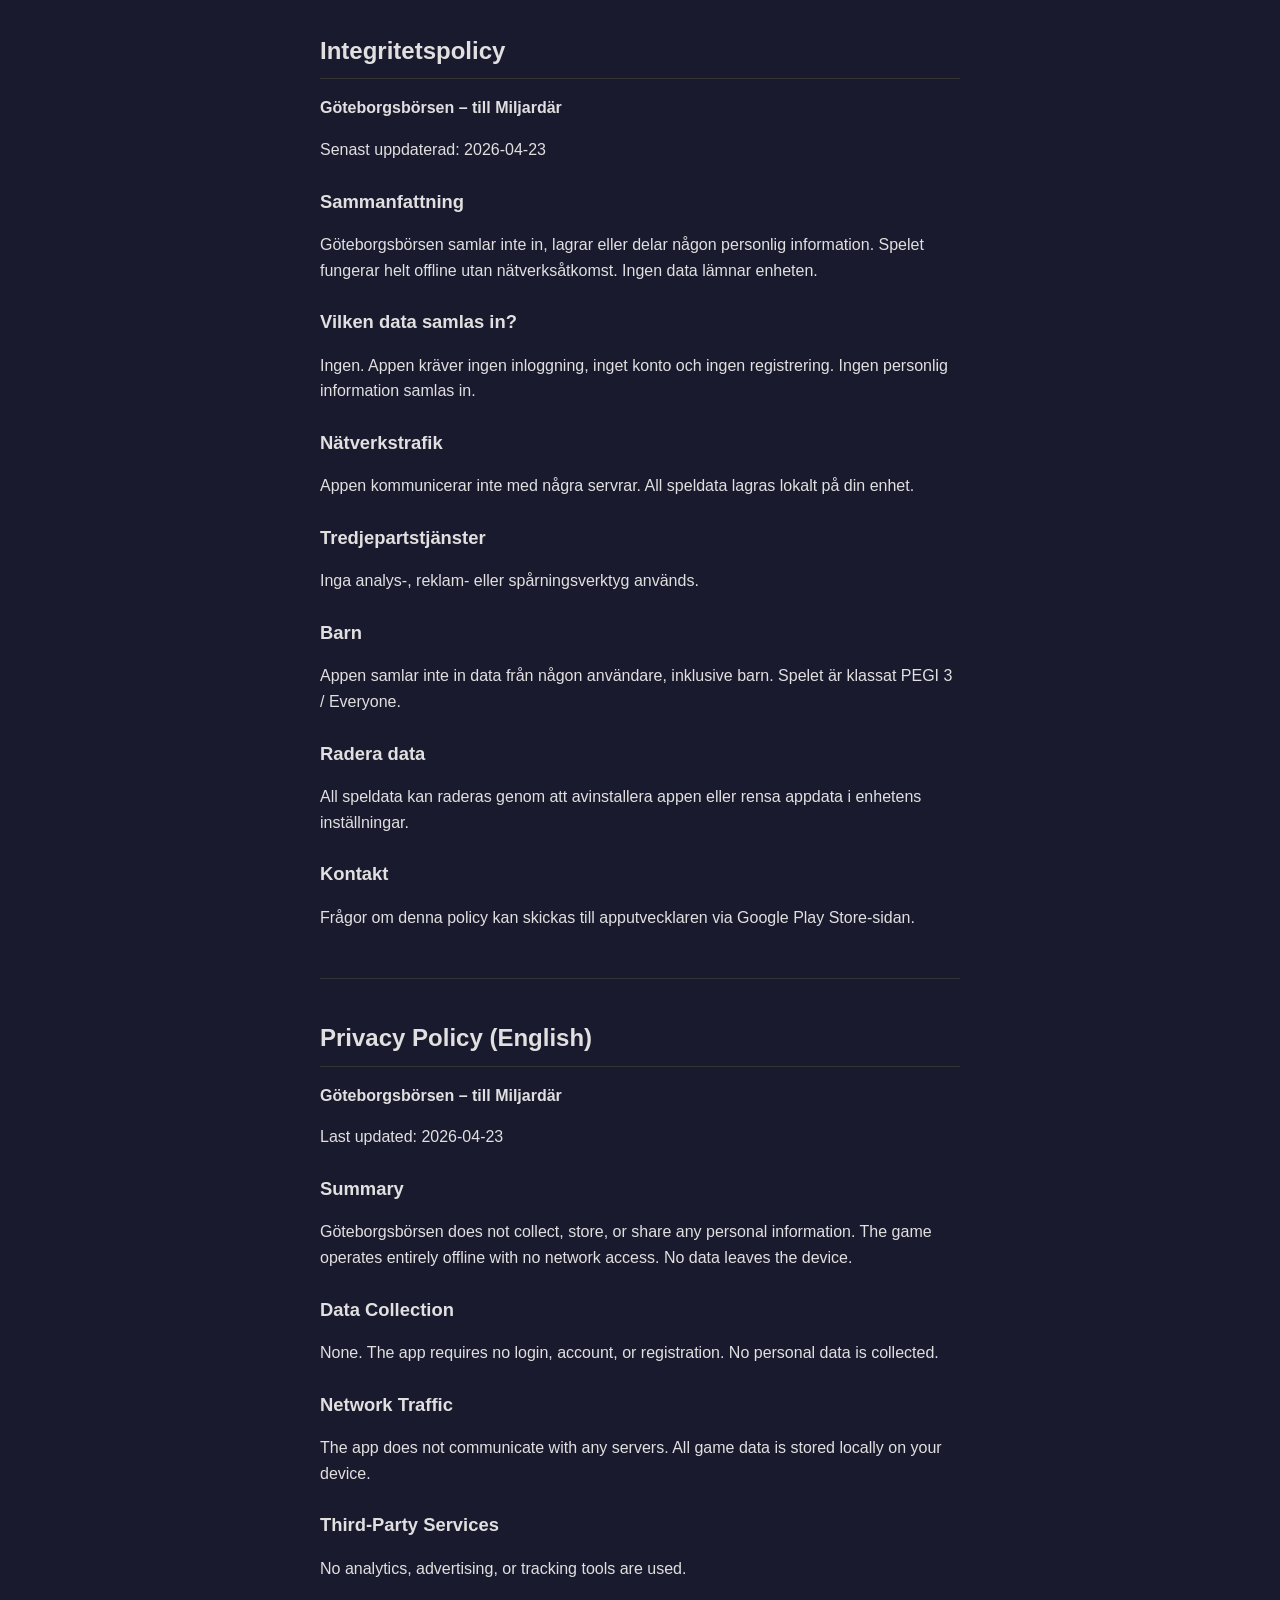
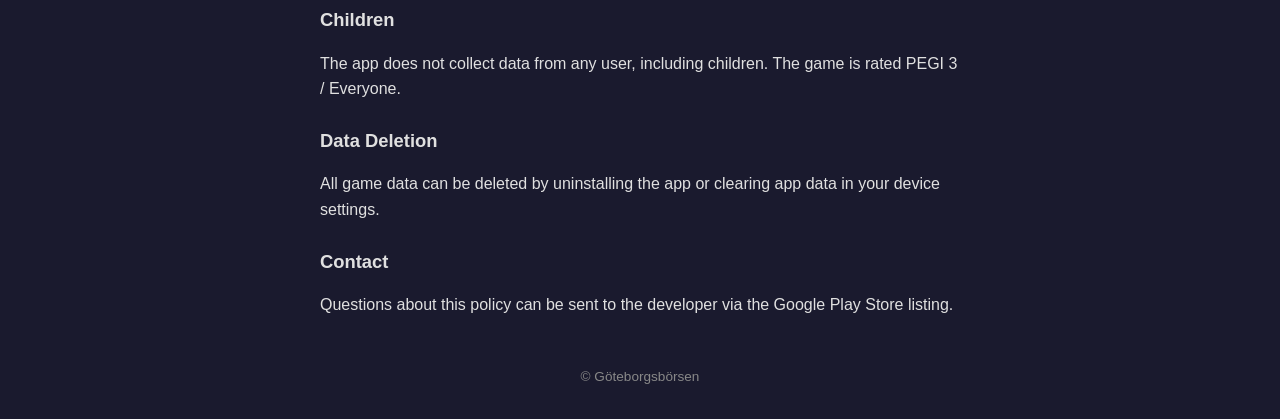
==== docs/index.html @ 0b5f2da8 "Add policy and readme" ====
<!DOCTYPE html>
<html lang="sv">
<head>
  <meta charset="UTF-8" />
  <meta name="viewport" content="width=device-width, initial-scale=1.0" />
  <title>Integritetspolicy – Göteborgsbörsen</title>
  <meta name="description" content="Integritetspolicy / Privacy Policy för Göteborgsbörsen – till Miljardär. Ingen datainsamling, helt offline." />
  <link rel="canonical" href="./" />

  <!-- Favicon -->
  <link rel="icon" href="./favicon.png" type="image/png" />
  <link rel="apple-touch-icon" href="./favicon.png" />

  <!-- Open Graph -->
  <meta property="og:title" content="Integritetspolicy – Göteborgsbörsen" />
  <meta property="og:description" content="Göteborgsbörsen – till Miljardär samlar ingen data. Spelet fungerar helt offline." />
  <meta property="og:type" content="website" />
  <meta property="og:url" content="./" />
  <meta property="og:image" content="./og-image.png" />
  <meta property="og:image:width" content="1200" />
  <meta property="og:image:height" content="630" />
  <meta property="og:locale" content="sv_SE" />
  <meta property="og:locale:alternate" content="en_US" />
  <meta property="og:site_name" content="Göteborgsbörsen" />

  <!-- Twitter Card -->
  <meta name="twitter:card" content="summary_large_image" />
  <meta name="twitter:title" content="Integritetspolicy – Göteborgsbörsen" />
  <meta name="twitter:description" content="Göteborgsbörsen – till Miljardär samlar ingen data. Spelet fungerar helt offline." />
  <meta name="twitter:image" content="./og-image.png" />

  <meta name="theme-color" content="#1a1a2e" />

  <style>
    body { font-family: -apple-system, BlinkMacSystemFont, 'Segoe UI', Roboto, sans-serif; max-width: 640px; margin: 2rem auto; padding: 0 1rem; line-height: 1.6; color: #e0e0e0; background: #1a1a2e; }
    h1 { font-size: 1.5rem; border-bottom: 1px solid #333; padding-bottom: .5rem; }
    h2 { font-size: 1.15rem; margin-top: 1.5rem; }
    a { color: #60a5fa; }
    .lang { margin-top: 3rem; border-top: 1px solid #333; padding-top: 1.5rem; }
    footer { margin-top: 3rem; font-size: .85rem; color: #888; text-align: center; }
  </style>
</head>
<body>
  <h1>Integritetspolicy</h1>
  <p><strong>Göteborgsbörsen – till Miljardär</strong></p>
  <p>Senast uppdaterad: 2026-04-23</p>

  <h2>Sammanfattning</h2>
  <p>Göteborgsbörsen samlar inte in, lagrar eller delar någon personlig information. Spelet fungerar helt offline utan nätverksåtkomst. Ingen data lämnar enheten.</p>

  <h2>Vilken data samlas in?</h2>
  <p>Ingen. Appen kräver ingen inloggning, inget konto och ingen registrering. Ingen personlig information samlas in.</p>

  <h2>Nätverkstrafik</h2>
  <p>Appen kommunicerar inte med några servrar. All speldata lagras lokalt på din enhet.</p>

  <h2>Tredjepartstjänster</h2>
  <p>Inga analys-, reklam- eller spårningsverktyg används.</p>

  <h2>Barn</h2>
  <p>Appen samlar inte in data från någon användare, inklusive barn. Spelet är klassat PEGI 3 / Everyone.</p>

  <h2>Radera data</h2>
  <p>All speldata kan raderas genom att avinstallera appen eller rensa appdata i enhetens inställningar.</p>

  <h2>Kontakt</h2>
  <p>Frågor om denna policy kan skickas till apputvecklaren via Google Play Store-sidan.</p>

  <div class="lang">
    <h1>Privacy Policy (English)</h1>
    <p><strong>Göteborgsbörsen – till Miljardär</strong></p>
    <p>Last updated: 2026-04-23</p>

    <h2>Summary</h2>
    <p>Göteborgsbörsen does not collect, store, or share any personal information. The game operates entirely offline with no network access. No data leaves the device.</p>

    <h2>Data Collection</h2>
    <p>None. The app requires no login, account, or registration. No personal data is collected.</p>

    <h2>Network Traffic</h2>
    <p>The app does not communicate with any servers. All game data is stored locally on your device.</p>

    <h2>Third-Party Services</h2>
    <p>No analytics, advertising, or tracking tools are used.</p>

    <h2>Children</h2>
    <p>The app does not collect data from any user, including children. The game is rated PEGI 3 / Everyone.</p>

    <h2>Data Deletion</h2>
    <p>All game data can be deleted by uninstalling the app or clearing app data in your device settings.</p>

    <h2>Contact</h2>
    <p>Questions about this policy can be sent to the developer via the Google Play Store listing.</p>
  </div>

  <footer>
    © Göteborgsbörsen
  </footer>
</body>
</html>
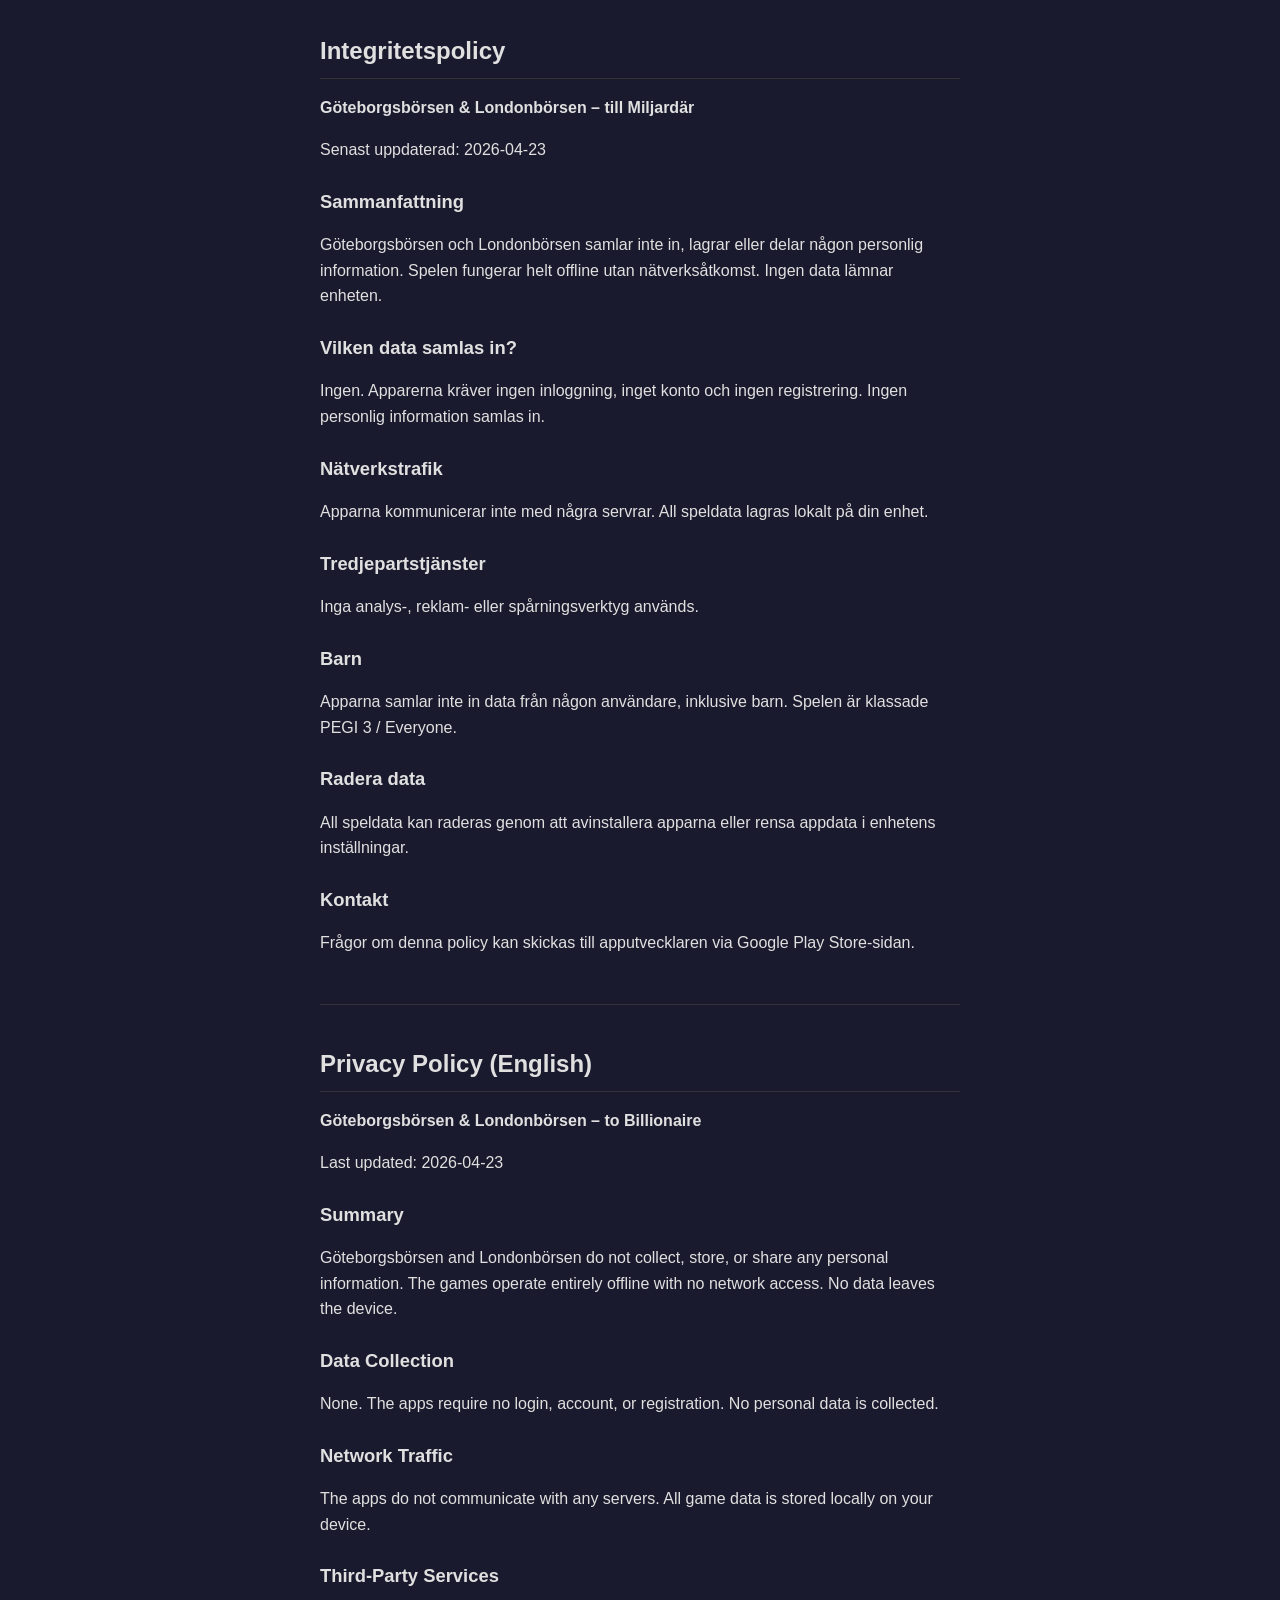
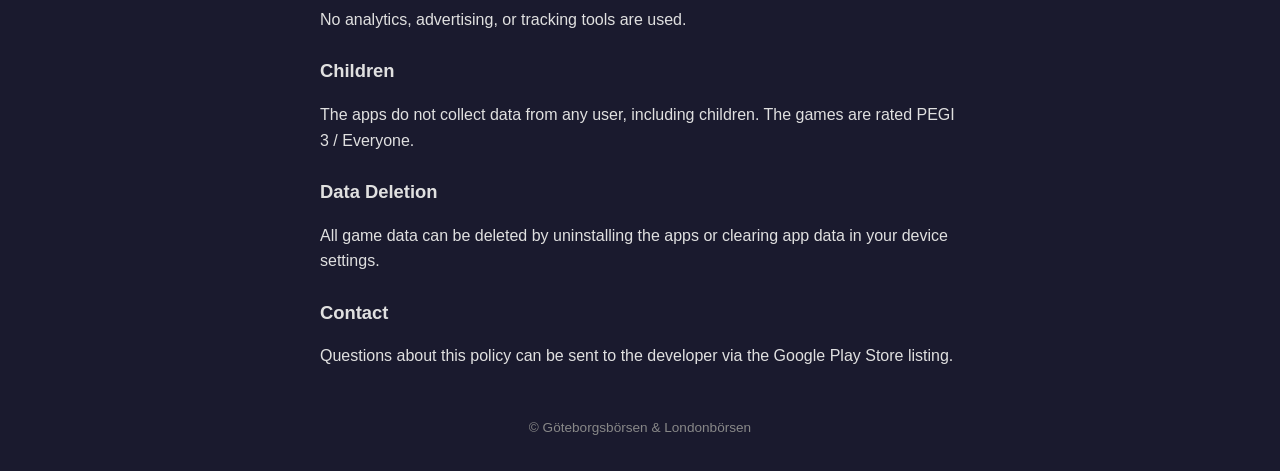
==== commit 2247c26c: "update policy with London Börsen game" ====
--- a/docs/index.html
+++ b/docs/index.html
@@ -3,8 +3,8 @@
 <head>
   <meta charset="UTF-8" />
   <meta name="viewport" content="width=device-width, initial-scale=1.0" />
-  <title>Integritetspolicy – Göteborgsbörsen</title>
-  <meta name="description" content="Integritetspolicy / Privacy Policy för Göteborgsbörsen – till Miljardär. Ingen datainsamling, helt offline." />
+  <title>Integritetspolicy – Göteborgsbörsen & Londonbörsen</title>
+  <meta name="description" content="Integritetspolicy / Privacy Policy för Göteborgsbörsen & Londonbörsen – till Miljardär. Ingen datainsamling, helt offline." />
   <link rel="canonical" href="./" />
 
   <!-- Favicon -->
@@ -12,8 +12,8 @@
   <link rel="apple-touch-icon" href="./favicon.png" />
 
   <!-- Open Graph -->
-  <meta property="og:title" content="Integritetspolicy – Göteborgsbörsen" />
-  <meta property="og:description" content="Göteborgsbörsen – till Miljardär samlar ingen data. Spelet fungerar helt offline." />
+  <meta property="og:title" content="Integritetspolicy – Göteborgsbörsen & Londonbörsen" />
+  <meta property="og:description" content="Göteborgsbörsen & Londonbörsen – till Miljardär samlar ingen data. Spelen fungerar helt offline." />
   <meta property="og:type" content="website" />
   <meta property="og:url" content="./" />
   <meta property="og:image" content="./og-image.png" />
@@ -21,12 +21,12 @@
   <meta property="og:image:height" content="630" />
   <meta property="og:locale" content="sv_SE" />
   <meta property="og:locale:alternate" content="en_US" />
-  <meta property="og:site_name" content="Göteborgsbörsen" />
+  <meta property="og:site_name" content="Göteborgsbörsen & Londonbörsen" />
 
   <!-- Twitter Card -->
   <meta name="twitter:card" content="summary_large_image" />
-  <meta name="twitter:title" content="Integritetspolicy – Göteborgsbörsen" />
-  <meta name="twitter:description" content="Göteborgsbörsen – till Miljardär samlar ingen data. Spelet fungerar helt offline." />
+  <meta name="twitter:title" content="Integritetspolicy – Göteborgsbörsen & Londonbörsen" />
+  <meta name="twitter:description" content="Göteborgsbörsen & Londonbörsen – till Miljardär samlar ingen data. Spelen fungerar helt offline." />
   <meta name="twitter:image" content="./og-image.png" />
 
   <meta name="theme-color" content="#1a1a2e" />
@@ -42,59 +42,59 @@
 </head>
 <body>
   <h1>Integritetspolicy</h1>
-  <p><strong>Göteborgsbörsen – till Miljardär</strong></p>
+  <p><strong>Göteborgsbörsen & Londonbörsen – till Miljardär</strong></p>
   <p>Senast uppdaterad: 2026-04-23</p>
 
   <h2>Sammanfattning</h2>
-  <p>Göteborgsbörsen samlar inte in, lagrar eller delar någon personlig information. Spelet fungerar helt offline utan nätverksåtkomst. Ingen data lämnar enheten.</p>
+  <p>Göteborgsbörsen och Londonbörsen samlar inte in, lagrar eller delar någon personlig information. Spelen fungerar helt offline utan nätverksåtkomst. Ingen data lämnar enheten.</p>
 
   <h2>Vilken data samlas in?</h2>
-  <p>Ingen. Appen kräver ingen inloggning, inget konto och ingen registrering. Ingen personlig information samlas in.</p>
+  <p>Ingen. Apparerna kräver ingen inloggning, inget konto och ingen registrering. Ingen personlig information samlas in.</p>
 
   <h2>Nätverkstrafik</h2>
-  <p>Appen kommunicerar inte med några servrar. All speldata lagras lokalt på din enhet.</p>
+  <p>Apparna kommunicerar inte med några servrar. All speldata lagras lokalt på din enhet.</p>
 
   <h2>Tredjepartstjänster</h2>
   <p>Inga analys-, reklam- eller spårningsverktyg används.</p>
 
   <h2>Barn</h2>
-  <p>Appen samlar inte in data från någon användare, inklusive barn. Spelet är klassat PEGI 3 / Everyone.</p>
+  <p>Apparna samlar inte in data från någon användare, inklusive barn. Spelen är klassade PEGI 3 / Everyone.</p>
 
   <h2>Radera data</h2>
-  <p>All speldata kan raderas genom att avinstallera appen eller rensa appdata i enhetens inställningar.</p>
+  <p>All speldata kan raderas genom att avinstallera apparna eller rensa appdata i enhetens inställningar.</p>
 
   <h2>Kontakt</h2>
   <p>Frågor om denna policy kan skickas till apputvecklaren via Google Play Store-sidan.</p>
 
   <div class="lang">
     <h1>Privacy Policy (English)</h1>
-    <p><strong>Göteborgsbörsen – till Miljardär</strong></p>
+    <p><strong>Göteborgsbörsen & Londonbörsen – to Billionaire</strong></p>
     <p>Last updated: 2026-04-23</p>
 
     <h2>Summary</h2>
-    <p>Göteborgsbörsen does not collect, store, or share any personal information. The game operates entirely offline with no network access. No data leaves the device.</p>
+    <p>Göteborgsbörsen and Londonbörsen do not collect, store, or share any personal information. The games operate entirely offline with no network access. No data leaves the device.</p>
 
     <h2>Data Collection</h2>
-    <p>None. The app requires no login, account, or registration. No personal data is collected.</p>
+    <p>None. The apps require no login, account, or registration. No personal data is collected.</p>
 
     <h2>Network Traffic</h2>
-    <p>The app does not communicate with any servers. All game data is stored locally on your device.</p>
+    <p>The apps do not communicate with any servers. All game data is stored locally on your device.</p>
 
     <h2>Third-Party Services</h2>
     <p>No analytics, advertising, or tracking tools are used.</p>
 
     <h2>Children</h2>
-    <p>The app does not collect data from any user, including children. The game is rated PEGI 3 / Everyone.</p>
+    <p>The apps do not collect data from any user, including children. The games are rated PEGI 3 / Everyone.</p>
 
     <h2>Data Deletion</h2>
-    <p>All game data can be deleted by uninstalling the app or clearing app data in your device settings.</p>
+    <p>All game data can be deleted by uninstalling the apps or clearing app data in your device settings.</p>
 
     <h2>Contact</h2>
     <p>Questions about this policy can be sent to the developer via the Google Play Store listing.</p>
   </div>
 
   <footer>
-    © Göteborgsbörsen
+    © Göteborgsbörsen & Londonbörsen
   </footer>
 </body>
-</html>
+</html>
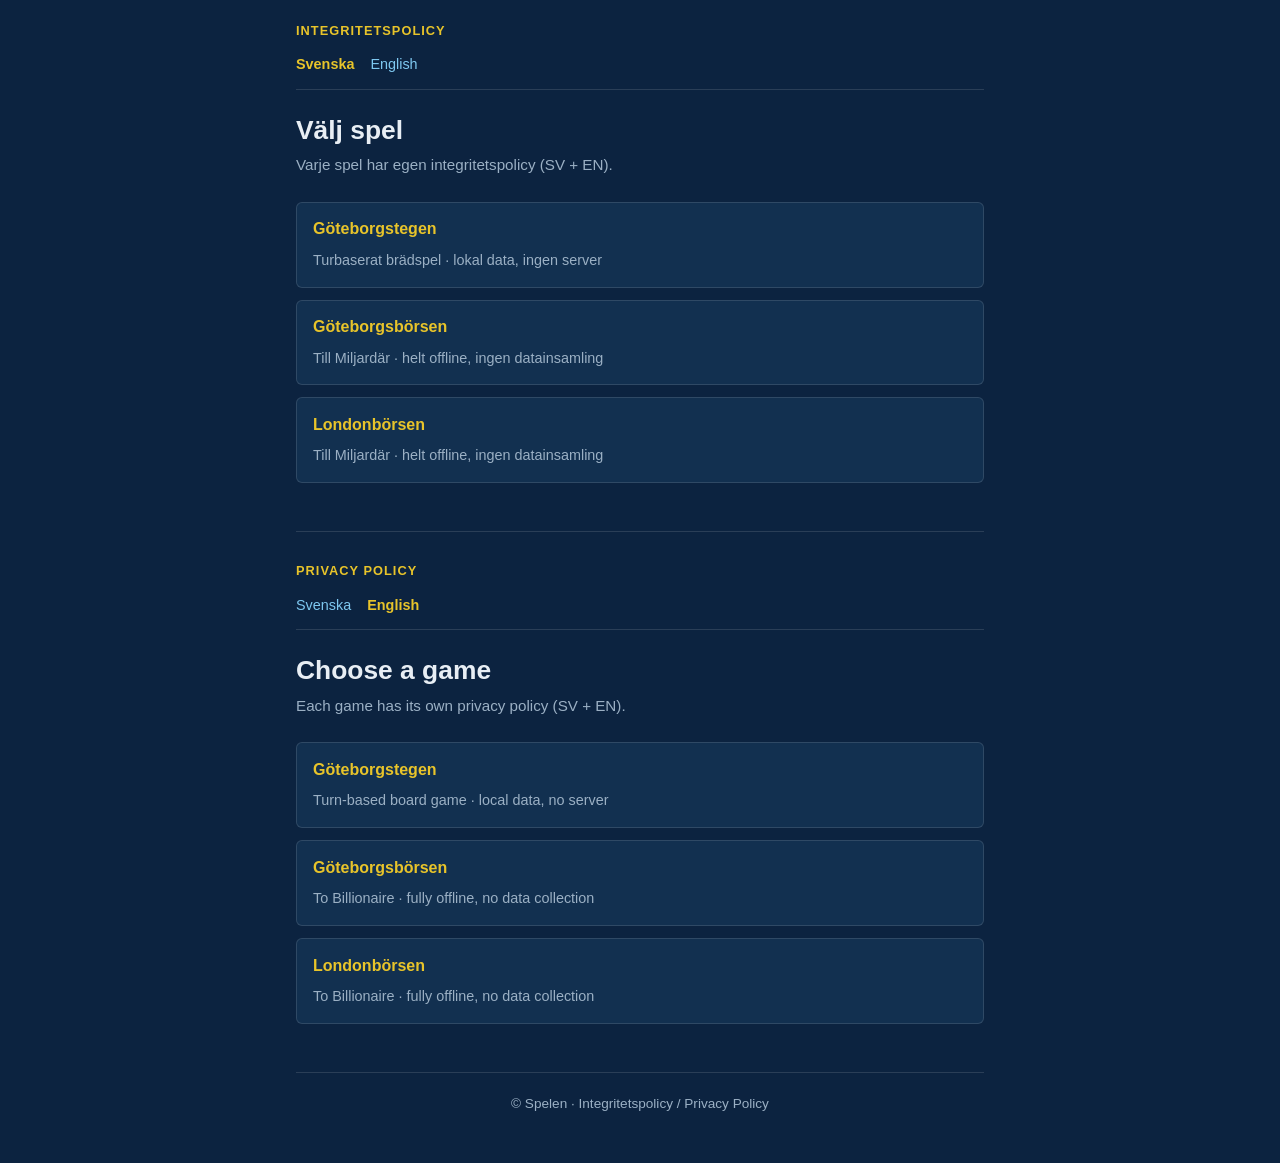
==== commit 7400c6af: "Refactor and add gotenbogsstegen" ====
--- a/docs/index.html
+++ b/docs/index.html
@@ -3,98 +3,95 @@
 <head>
   <meta charset="UTF-8" />
   <meta name="viewport" content="width=device-width, initial-scale=1.0" />
-  <title>Integritetspolicy – Göteborgsbörsen & Londonbörsen</title>
-  <meta name="description" content="Integritetspolicy / Privacy Policy för Göteborgsbörsen & Londonbörsen – till Miljardär. Ingen datainsamling, helt offline." />
+  <title>Integritetspolicy – Spelen</title>
+  <meta name="description" content="Integritetspolicyer för Göteborgstegen, Göteborgsbörsen och Londonbörsen. Ingen datainsamling." />
   <link rel="canonical" href="./" />
+  <link rel="stylesheet" href="./policy.css" />
 
-  <!-- Favicon -->
   <link rel="icon" href="./favicon.png" type="image/png" />
   <link rel="apple-touch-icon" href="./favicon.png" />
 
-  <!-- Open Graph -->
-  <meta property="og:title" content="Integritetspolicy – Göteborgsbörsen & Londonbörsen" />
-  <meta property="og:description" content="Göteborgsbörsen & Londonbörsen – till Miljardär samlar ingen data. Spelen fungerar helt offline." />
+  <meta property="og:title" content="Integritetspolicy – Spelen" />
+  <meta property="og:description" content="Integritetspolicyer för Göteborgstegen, Göteborgsbörsen och Londonbörsen." />
   <meta property="og:type" content="website" />
   <meta property="og:url" content="./" />
   <meta property="og:image" content="./og-image.png" />
-  <meta property="og:image:width" content="1200" />
-  <meta property="og:image:height" content="630" />
   <meta property="og:locale" content="sv_SE" />
   <meta property="og:locale:alternate" content="en_US" />
-  <meta property="og:site_name" content="Göteborgsbörsen & Londonbörsen" />
 
-  <!-- Twitter Card -->
-  <meta name="twitter:card" content="summary_large_image" />
-  <meta name="twitter:title" content="Integritetspolicy – Göteborgsbörsen & Londonbörsen" />
-  <meta name="twitter:description" content="Göteborgsbörsen & Londonbörsen – till Miljardär samlar ingen data. Spelen fungerar helt offline." />
-  <meta name="twitter:image" content="./og-image.png" />
-
-  <meta name="theme-color" content="#1a1a2e" />
-
-  <style>
-    body { font-family: -apple-system, BlinkMacSystemFont, 'Segoe UI', Roboto, sans-serif; max-width: 640px; margin: 2rem auto; padding: 0 1rem; line-height: 1.6; color: #e0e0e0; background: #1a1a2e; }
-    h1 { font-size: 1.5rem; border-bottom: 1px solid #333; padding-bottom: .5rem; }
-    h2 { font-size: 1.15rem; margin-top: 1.5rem; }
-    a { color: #60a5fa; }
-    .lang { margin-top: 3rem; border-top: 1px solid #333; padding-top: 1.5rem; }
-    footer { margin-top: 3rem; font-size: .85rem; color: #888; text-align: center; }
-  </style>
+  <meta name="theme-color" content="#0c2340" />
 </head>
 <body>
-  <h1>Integritetspolicy</h1>
-  <p><strong>Göteborgsbörsen & Londonbörsen – till Miljardär</strong></p>
-  <p>Senast uppdaterad: 2026-04-23</p>
+  <header>
+    <p class="brand">Integritetspolicy</p>
+    <nav aria-label="Språk">
+      <a href="#sv" aria-current="page">Svenska</a>
+      <a href="#en">English</a>
+    </nav>
+  </header>
 
-  <h2>Sammanfattning</h2>
-  <p>Göteborgsbörsen och Londonbörsen samlar inte in, lagrar eller delar någon personlig information. Spelen fungerar helt offline utan nätverksåtkomst. Ingen data lämnar enheten.</p>
+  <section id="sv">
+    <h1>Välj spel</h1>
+    <p class="meta">Varje spel har egen integritetspolicy (SV + EN).</p>
 
-  <h2>Vilken data samlas in?</h2>
-  <p>Ingen. Apparerna kräver ingen inloggning, inget konto och ingen registrering. Ingen personlig information samlas in.</p>
+    <ul class="game-list">
+      <li>
+        <a href="./goteborgstegen.html">
+          <strong>Göteborgstegen</strong>
+          <span>Turbaserat brädspel · lokal data, ingen server</span>
+        </a>
+      </li>
+      <li>
+        <a href="./goteborgsborsen.html">
+          <strong>Göteborgsbörsen</strong>
+          <span>Till Miljardär · helt offline, ingen datainsamling</span>
+        </a>
+      </li>
+      <li>
+        <a href="./londonborsen.html">
+          <strong>Londonbörsen</strong>
+          <span>Till Miljardär · helt offline, ingen datainsamling</span>
+        </a>
+      </li>
+    </ul>
+  </section>
 
-  <h2>Nätverkstrafik</h2>
-  <p>Apparna kommunicerar inte med några servrar. All speldata lagras lokalt på din enhet.</p>
+  <div class="lang" id="en">
+    <header>
+      <p class="brand">Privacy Policy</p>
+      <nav aria-label="Language">
+        <a href="#sv">Svenska</a>
+        <a href="#en" aria-current="page">English</a>
+      </nav>
+    </header>
 
-  <h2>Tredjepartstjänster</h2>
-  <p>Inga analys-, reklam- eller spårningsverktyg används.</p>
+    <h1>Choose a game</h1>
+    <p class="meta">Each game has its own privacy policy (SV + EN).</p>
 
-  <h2>Barn</h2>
-  <p>Apparna samlar inte in data från någon användare, inklusive barn. Spelen är klassade PEGI 3 / Everyone.</p>
-
-  <h2>Radera data</h2>
-  <p>All speldata kan raderas genom att avinstallera apparna eller rensa appdata i enhetens inställningar.</p>
-
-  <h2>Kontakt</h2>
-  <p>Frågor om denna policy kan skickas till apputvecklaren via Google Play Store-sidan.</p>
-
-  <div class="lang">
-    <h1>Privacy Policy (English)</h1>
-    <p><strong>Göteborgsbörsen & Londonbörsen – to Billionaire</strong></p>
-    <p>Last updated: 2026-04-23</p>
-
-    <h2>Summary</h2>
-    <p>Göteborgsbörsen and Londonbörsen do not collect, store, or share any personal information. The games operate entirely offline with no network access. No data leaves the device.</p>
-
-    <h2>Data Collection</h2>
-    <p>None. The apps require no login, account, or registration. No personal data is collected.</p>
-
-    <h2>Network Traffic</h2>
-    <p>The apps do not communicate with any servers. All game data is stored locally on your device.</p>
-
-    <h2>Third-Party Services</h2>
-    <p>No analytics, advertising, or tracking tools are used.</p>
-
-    <h2>Children</h2>
-    <p>The apps do not collect data from any user, including children. The games are rated PEGI 3 / Everyone.</p>
-
-    <h2>Data Deletion</h2>
-    <p>All game data can be deleted by uninstalling the apps or clearing app data in your device settings.</p>
-
-    <h2>Contact</h2>
-    <p>Questions about this policy can be sent to the developer via the Google Play Store listing.</p>
+    <ul class="game-list">
+      <li>
+        <a href="./goteborgstegen.html#en">
+          <strong>Göteborgstegen</strong>
+          <span>Turn-based board game · local data, no server</span>
+        </a>
+      </li>
+      <li>
+        <a href="./goteborgsborsen.html#en">
+          <strong>Göteborgsbörsen</strong>
+          <span>To Billionaire · fully offline, no data collection</span>
+        </a>
+      </li>
+      <li>
+        <a href="./londonborsen.html#en">
+          <strong>Londonbörsen</strong>
+          <span>To Billionaire · fully offline, no data collection</span>
+        </a>
+      </li>
+    </ul>
   </div>
 
   <footer>
-    © Göteborgsbörsen & Londonbörsen
+    © Spelen · Integritetspolicy / Privacy Policy
   </footer>
 </body>
-</html>+</html>
--- a/docs/policy.css
+++ b/docs/policy.css
@@ -0,0 +1,146 @@
+/* Shared styles for GitHub Pages legal docs (privacy + terms). */
+:root {
+  --navy: #0c2340;
+  --navy-raised: #123050;
+  --ink: #e8eef4;
+  --muted: #9bb0c4;
+  --gold: #e8c42a;
+  --link: #7ec8f0;
+  --line: rgba(255, 255, 255, 0.12);
+}
+
+* { box-sizing: border-box; }
+
+html { scroll-behavior: smooth; }
+
+body {
+  font-family: -apple-system, BlinkMacSystemFont, "Segoe UI", Roboto, sans-serif;
+  max-width: 720px;
+  margin: 0 auto;
+  padding: 1.25rem 1rem 3rem;
+  line-height: 1.65;
+  color: var(--ink);
+  background: var(--navy);
+}
+
+header {
+  margin-bottom: 1.5rem;
+}
+
+.brand {
+  font-size: 0.8rem;
+  letter-spacing: 0.08em;
+  text-transform: uppercase;
+  color: var(--gold);
+  font-weight: 700;
+  margin: 0 0 0.35rem;
+}
+
+nav {
+  display: flex;
+  flex-wrap: wrap;
+  gap: 0.5rem 1rem;
+  margin: 0.75rem 0 1.25rem;
+  padding-bottom: 0.75rem;
+  border-bottom: 1px solid var(--line);
+  font-size: 0.9rem;
+}
+
+nav a {
+  color: var(--link);
+  text-decoration: none;
+}
+
+nav a[aria-current="page"] {
+  color: var(--gold);
+  font-weight: 600;
+}
+
+nav a:hover { text-decoration: underline; }
+
+h1 {
+  font-size: 1.65rem;
+  line-height: 1.25;
+  margin: 0 0 0.35rem;
+}
+
+h2 {
+  font-size: 1.15rem;
+  margin-top: 1.6rem;
+  margin-bottom: 0.4rem;
+  color: var(--gold);
+}
+
+p, li { color: var(--ink); }
+
+ul { padding-left: 1.2rem; }
+
+li { margin: 0.35rem 0; }
+
+a { color: var(--link); }
+
+.meta {
+  color: var(--muted);
+  font-size: 0.95rem;
+  margin: 0.25rem 0 1rem;
+}
+
+.summary {
+  background: var(--navy-raised);
+  border: 1px solid var(--line);
+  border-left: 3px solid var(--gold);
+  padding: 0.85rem 1rem;
+  border-radius: 6px;
+}
+
+.lang {
+  margin-top: 3rem;
+  border-top: 1px solid var(--line);
+  padding-top: 1.75rem;
+}
+
+.game-list {
+  list-style: none;
+  padding: 0;
+  margin: 1.5rem 0 0;
+}
+
+.game-list li {
+  margin: 0 0 0.75rem;
+}
+
+.game-list a {
+  display: block;
+  padding: 0.85rem 1rem;
+  background: var(--navy-raised);
+  border: 1px solid var(--line);
+  border-radius: 6px;
+  text-decoration: none;
+  color: var(--ink);
+}
+
+.game-list a:hover {
+  border-color: var(--gold);
+}
+
+.game-list strong {
+  display: block;
+  color: var(--gold);
+  margin-bottom: 0.25rem;
+}
+
+.game-list span {
+  font-size: 0.9rem;
+  color: var(--muted);
+}
+
+footer {
+  margin-top: 3rem;
+  font-size: 0.85rem;
+  color: var(--muted);
+  text-align: center;
+  border-top: 1px solid var(--line);
+  padding-top: 1.25rem;
+}
+
+footer a { color: var(--muted); }
